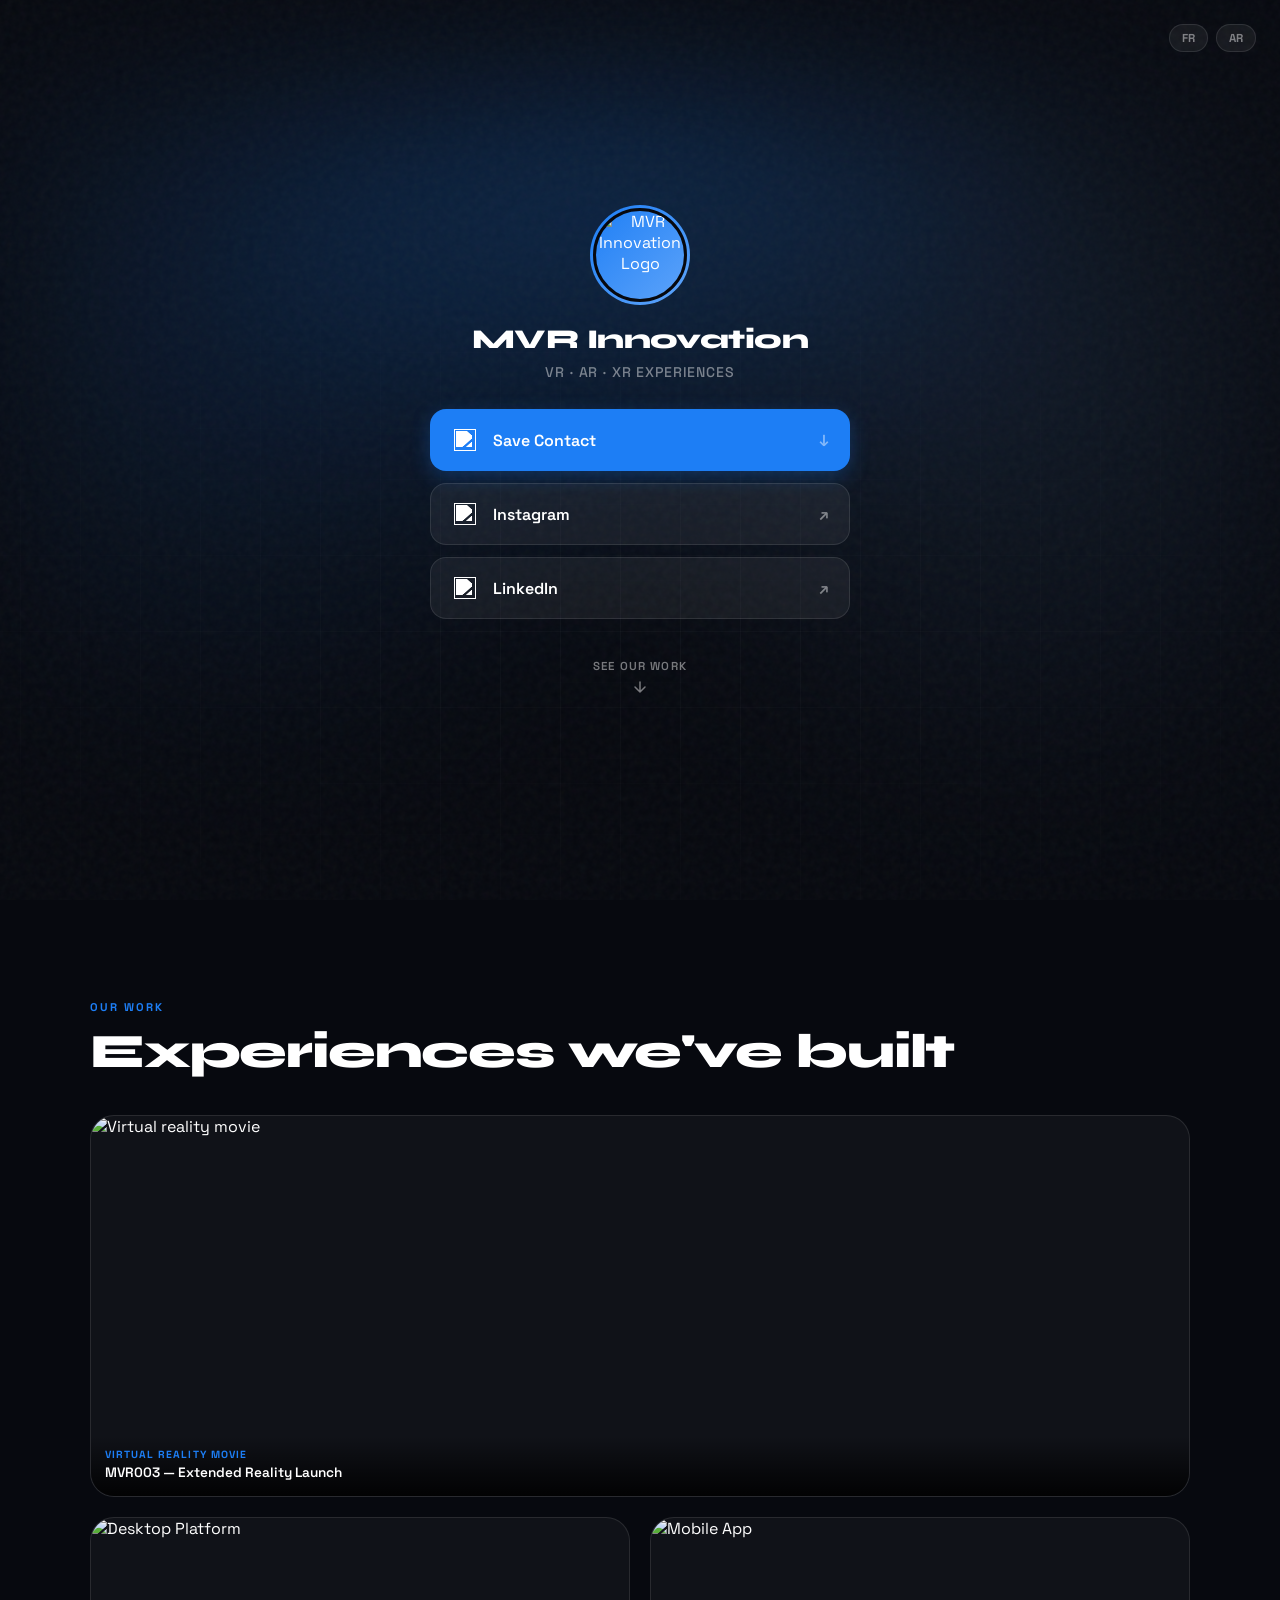
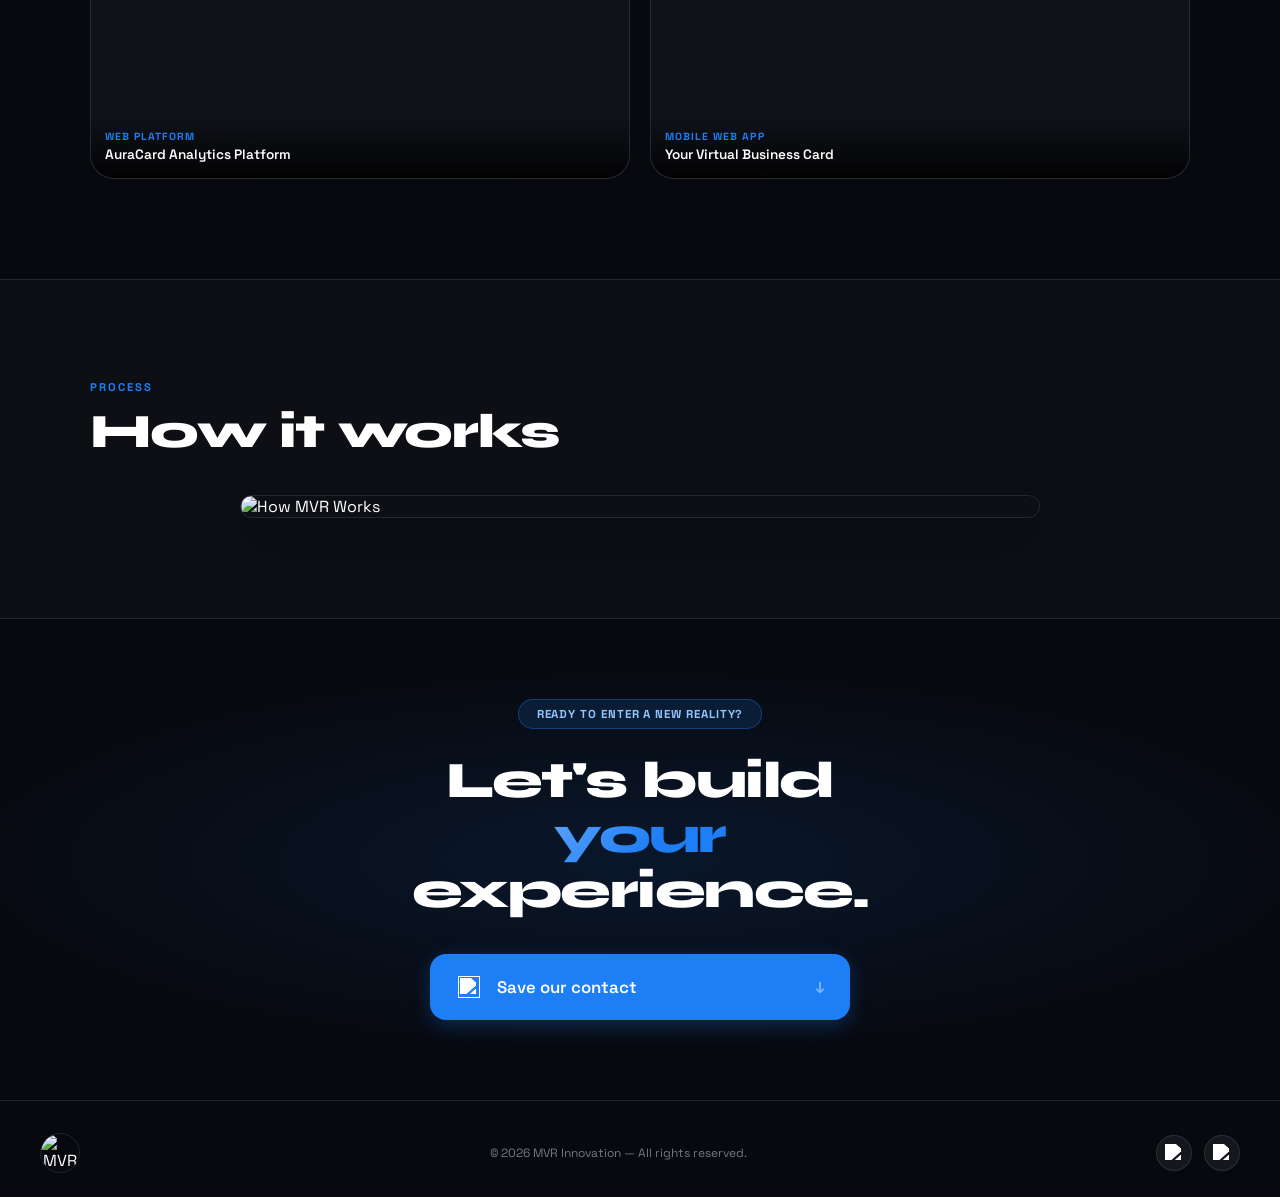
==== index.html @ f504009c "Add files via upload" ====
<!DOCTYPE html>
<html lang="en">
<head>
    <meta charset="UTF-8">
    <meta name="viewport" content="width=device-width, initial-scale=1.0, viewport-fit=cover">
    <meta name="theme-color" content="#07090f">
    <title>MVR Innovation</title>
    <link rel="stylesheet" href="style.css">
    <link href="https://fonts.googleapis.com/css2?family=Space+Grotesk:wght@400;500;600;700&family=Syne:wght@700;800&display=swap" rel="stylesheet">
</head>
<body>

<!-- ══ LINKTREE PROFILE ══ -->
<section class="profile-section">
    <div class="grid-overlay" aria-hidden="true"></div>
    <div class="noise-overlay" aria-hidden="true"></div>
    <div class="glow" aria-hidden="true"></div>

    <div class="lang-switcher">
        <a href="index-fr.html" class="lang-link">FR</a>
        <a href="index-ar.html" class="lang-link">AR</a>
    </div>

    <div class="profile">
        <div class="avatar-ring">
            <img src="assite/mvrLOGO-08.png" alt="MVR Innovation Logo" class="avatar">
        </div>
        <h1 class="name">MVR Innovation</h1>
        <p class="tagline">VR &middot; AR &middot; XR Experiences</p>
    </div>

    <div class="links">
        <button class="link-btn link-btn--primary" id="saveContactBtn">
            <span class="link-btn__icon"><img src="assite/iconcontact.png" alt=""></span>
            <span class="link-btn__label">Save Contact</span>
            <span class="link-btn__arrow">&#8595;</span>
        </button>
        <a href="https://www.instagram.com/mvr.innovation/" target="_blank" rel="noopener noreferrer" class="link-btn">
            <span class="link-btn__icon"><img src="assite/instagram.png" alt=""></span>
            <span class="link-btn__label">Instagram</span>
            <span class="link-btn__arrow">&#8599;</span>
        </a>
        <a href="https://www.linkedin.com/company/mvr-innovation/" target="_blank" rel="noopener noreferrer" class="link-btn">
            <span class="link-btn__icon"><img src="assite/linkedin.png" alt=""></span>
            <span class="link-btn__label">LinkedIn</span>
            <span class="link-btn__arrow">&#8599;</span>
        </a>
    </div>

    <a href="#work" class="scroll-hint" aria-label="Scroll to see our work">
        <span>See our work</span>
        <svg width="16" height="16" viewBox="0 0 16 16" fill="none">
            <path d="M8 3v10M3 8l5 5 5-5" stroke="currentColor" stroke-width="1.5" stroke-linecap="round" stroke-linejoin="round"/>
        </svg>
    </a>
</section>

<!-- ══ WORK ══ -->
<section class="content-section" id="work">
    <div class="section-inner">
        <p class="section-label">Our work</p>
        <h2 class="section-title">Experiences we've built</h2>

        <div class="work-grid">
            <div class="work-card work-card--wide">
                <img src="assite/official poster-mvr003_EN.jpg" alt="Virtual reality movie">
                <div class="work-card-meta">
                    <span>Virtual reality movie</span>
                    <p>MVR003 &mdash; Extended Reality Launch</p>
                </div>
            </div>
            <div class="work-card">
                <img src="assite/Free Surface Studio Laptop Mockup2.png" alt="Desktop Platform">
                <div class="work-card-meta">
                    <span>Web Platform</span>
                    <p>AuraCard Analytics Platform</p>
                </div>
            </div>
            <div class="work-card">
                <img src="assite/01 Free iPhone 16 Pro Mockup Holding By Hand.png" alt="Mobile App">
                <div class="work-card-meta">
                    <span>Mobile Web App</span>
                    <p>Your Virtual Business Card</p>
                </div>
            </div>
        </div>
    </div>
</section>

<!-- ══ HOW IT WORKS ══ -->
<section class="content-section content-section--dark" id="how">
    <div class="section-inner">
        <p class="section-label">Process</p>
        <h2 class="section-title">How it works</h2>
        <div class="how-wrap">
            <img src="assite/how it works3.png" alt="How MVR Works" class="how-img">
        </div>
    </div>
</section>

<!-- ══ CTA ══ -->
<section class="cta-section">
    <div class="cta-inner">
        <div class="cta-pill">Ready to enter a new reality?</div>
        <h2 class="cta-headline">Let's build<br><em>your</em> experience.</h2>
        <button class="link-btn link-btn--primary link-btn--large" id="saveContactBtn2">
            <span class="link-btn__icon"><img src="assite/iconcontact.png" alt=""></span>
            <span class="link-btn__label">Save our contact</span>
            <span class="link-btn__arrow">&#8595;</span>
        </button>
    </div>
</section>

<!-- ══ FOOTER ══ -->
<footer class="site-footer">
    <img src="assite/mvrLOGO-08.png" alt="MVR Logo" class="footer-logo">
    <p class="footer-copy">&#169; 2026 MVR Innovation &mdash; All rights reserved.</p>
    <div class="footer-socials">
        <a href="https://www.instagram.com/mvr.innovation/" target="_blank" rel="noopener">
            <img src="assite/instagram.png" alt="Instagram">
        </a>
        <a href="https://www.linkedin.com/company/mvr-innovation/" target="_blank" rel="noopener">
            <img src="assite/linkedin.png" alt="LinkedIn">
        </a>
    </div>
</footer>

<script>
    const logoB64 = 'iVBORw0KGgoAAAANSUhEUgAAAJsAAACbCAYAAAB1YemMAAAACXBIWXMAAAsTAAALEwEAmpwYAAAAAXNSR0IArs4c6QAAAARnQU1BAACxjwv8YQUAABZvSURBVHgB7Z17bFvXfce/[base64]/[base64]/F145Wf7tr9RwMp00cqxeLV9NiU4F9E/ZTIM7ucTBhjdWcwFaD3W040ONaPBEYkVJEz589fgI1TE2KjUXmC+IQW7Fkejo8YV2vC4GtBlu8dn8nWbzOOLtZSi4erUVrV1NiY1dJrmW/DXuIrVgiNZY1Q6xXOMbrCmxS1s5EIFproqsJsfVTRpmWOO65ykYT2XK8xKKraVNNia6qxaZisgCebFRLlgvt/nDNiK4qxeZFZo7jHExYH4S1yNaGLV2br5NdbIKqyMeobHIEVUjViU3FZeQyqSYWGZ27UlV1sWrHi+ncREIcqbbstWrE5rlMS1pD10lk9Zxdlppqda0mqgC2ZoaJV8ld3j06d3mxH6kpjHlnDglrnC3JQLPZuq+r+87E5HjsNCpMRS0bWzOzCUeo4n9QW7PSwK51W/PtXBg+mp4nK1fB0ScVExuXM2yJVyursWyJVyursWyJVyursWyJVyursWyJVyursWyJVyursWyJVyursWyJVyursWyJVyursWyJVyursWyJVyursWyJVyursWyJVyursWyJVyursWyJVyursWyJVyursWyJVyuAAAAAElFTkSuQmCC';

    function downloadVCard(btn) {
        const label = btn.querySelector('.link-btn__label');
        btn.disabled = true;
        label.textContent = 'Saving\u2026';
        setTimeout(function () {
            var vcf = [
                'BEGIN:VCARD','VERSION:3.0',
                'FN:MVR Innovation','ORG:MVR Innovation',
                'TITLE:VR / AR / XR Solutions',
                'TEL;TYPE=WORK,VOICE:+1234567890',
                'EMAIL:info@mvrinnovation.com',
                'URL:https://www.mvrinnovation.com',
                'PHOTO;TYPE=PNG;ENCODING=B:' + logoB64,
                'END:VCARD'
            ].join('\n');
            var blob = new Blob([vcf], { type: 'text/vcard' });
            var url  = URL.createObjectURL(blob);
            var a    = document.createElement('a');
            a.download = 'MVR_Innovation.vcf';
            a.href = url;
            a.click();
            URL.revokeObjectURL(url);
            label.textContent = 'Saved \u2713';
            btn.classList.add('link-btn--done');
            setTimeout(function () {
                label.textContent = btn.dataset.label || 'Save Contact';
                btn.classList.remove('link-btn--done');
                btn.disabled = false;
            }, 2500);
        }, 350);
    }

    document.getElementById('saveContactBtn').addEventListener('click', function () { downloadVCard(this); });
    document.getElementById('saveContactBtn2').addEventListener('click', function () {
        this.dataset.label = 'Save our contact';
        downloadVCard(this);
    });
</script>
</body>
</html>
---- style.css ----
/* ─────────────────────────────────────────
   MVR Innovation — Combined landing page
   Linktree profile + full site content
   Mobile-first, adapts to all screen sizes
   ───────────────────────────────────────── */

*, *::before, *::after { margin: 0; padding: 0; box-sizing: border-box; }
img { display: block; max-width: 100%; }
a   { text-decoration: none; }

:root {
    --bg:            #07090f;
    --bg-dark:       #050710;
    --surface:       rgba(255,255,255,0.06);
    --surface-hover: rgba(255,255,255,0.11);
    --border:        rgba(255,255,255,0.10);
    --blue:          #1d7ef5;
    --blue-mid:      #1568d8;
    --blue-glow:     rgba(29,126,245,0.28);
    --text:          #ffffff;
    --text-muted:    rgba(255,255,255,0.45);
    --radius:        16px;
    --radius-lg:     24px;
    --font-body:     'Space Grotesk', system-ui, sans-serif;
    --font-display:  'Syne', 'Space Grotesk', sans-serif;
    --card-max:      420px;
    --content-max:   1100px;
    --transition:    0.22s ease;
}

html { scroll-behavior: smooth; }
body {
    font-family: var(--font-body);
    background: var(--bg);
    color: var(--text);
    -webkit-font-smoothing: antialiased;
    overflow-x: hidden;
    perspective: 1200px; /* Global depth anchor */
}


/* ════════════════════════════════════════
   PROFILE SECTION (Linktree)
════════════════════════════════════════ */
.profile-section {
    position: relative;
    min-height: 100svh;
    min-height: 100vh;
    display: flex;
    flex-direction: column;
    align-items: center;
    justify-content: center;
    padding: max(env(safe-area-inset-top, 24px), 40px) 20px 40px;
    gap: 0;
    transform-style: preserve-3d;
    overflow: hidden;
}

/* ════════════════════════════════════════
   2026 BACKGROUND SYSTEM
════════════════════════════════════════ */

/* Technical Grid Overlay */
.grid-overlay {
    position: fixed;
    top: 50%;
    left: 50%;
    width: 200vw;
    height: 200vh;
    background-image: 
        linear-gradient(var(--border) 1px, transparent 1px),
        linear-gradient(90deg, var(--border) 1px, transparent 1px);
    background-size: 60px 60px;
    mask-image: radial-gradient(circle at 50% 50%, black 0%, transparent 70%);
    -webkit-mask-image: radial-gradient(circle at 50% 50%, black 0%, transparent 70%);
    transform: translate(-50%, -50%) rotateX(65deg) translateZ(-200px);
    opacity: 0.3;
    pointer-events: none;
    z-index: 0;
}

/* Noise Texture (Tangibility layer) */
.noise-overlay {
    position: absolute;
    inset: 0;
    opacity: 0.04;
    pointer-events: none;
    z-index: 1;
    background-image: url("data:image/svg+xml,%3Csvg viewBox='0 0 200 200' xmlns='http://www.w3.org/2000/svg'%3E%3Cfilter id='noiseFilter'%3E%3CfeTurbulence type='fractalNoise' baseFrequency='0.65' numOctaves='3' stitchTiles='stitch'/%3E%3C/filter%3E%3Crect width='100%25' height='100%25' filter='url(%23noiseFilter)'/%3E%3C/svg%3E");
}

/* Dynamic Ambient Blobs */
.glow {
    position: absolute;
    top: 10%;
    left: 50%;
    transform: translateX(-50%);
    width: 100%;
    height: 80%;
    background: 
        radial-gradient(circle at 50% 0%, var(--blue-glow) 0%, transparent 50%),
        radial-gradient(circle at 20% 30%, rgba(29, 126, 245, 0.15) 0%, transparent 40%),
        radial-gradient(circle at 80% 40%, rgba(96, 165, 250, 0.1) 0%, transparent 40%);
    pointer-events: none;
    z-index: 0;
    filter: blur(80px);
    animation: aurora 20s ease-in-out infinite alternate;
}

@keyframes aurora {
    0% {
        transform: translateX(-50%) scale(1) rotate(0deg);
        opacity: 0.7;
    }
    100% {
        transform: translateX(-50%) scale(1.1) rotate(3deg);
        opacity: 1;
    }
}


/* Profile card */
.profile {
    position: relative;
    z-index: 1;
    display: flex;
    flex-direction: column;
    align-items: center;
    text-align: center;
    margin-bottom: 28px;
    width: 100%;
    transform: translateZ(50px); /* Lifts profile off the grid */
    max-width: var(--card-max);
}

.avatar-ring {
    width: 100px;
    height: 100px;
    border-radius: 50%;
    padding: 3px;
    background: linear-gradient(135deg, var(--blue) 0%, #60a5fa 100%);
    margin-bottom: 18px;
    flex-shrink: 0;
}
.avatar {
    width: 100%;
    height: 100%;
    border-radius: 50%;
    object-fit: cover;
    border: 3px solid var(--bg);
}

.name {
    font-family: var(--font-display);
    font-size: clamp(1.4rem, 5.5vw, 1.7rem);
    font-weight: 800;
    letter-spacing: -0.02em;
    color: var(--text);
    margin-bottom: 8px;
}
.tagline {
    font-size: clamp(0.78rem, 3.5vw, 0.88rem);
    font-weight: 500;
    color: var(--text-muted);
    letter-spacing: 0.06em;
    text-transform: uppercase;
}

/* Language Switcher */
.lang-switcher {
    position: absolute;
    top: 24px;
    inset-inline-end: 24px;
    z-index: 10;
    display: flex;
    gap: 8px;
}
.lang-link {
    font-size: 0.72rem;
    font-weight: 700;
    color: var(--text-muted);
    background: var(--surface);
    border: 1px solid var(--border);
    padding: 6px 12px;
    border-radius: 100px;
    transition: var(--transition);
}
.lang-link:hover {
    color: var(--text);
    background: var(--surface-hover);
}

/* Link buttons */
.links {
    position: relative;
    z-index: 1;
    display: flex;
    flex-direction: column;
    gap: 12px;
    width: 100%;
    max-width: var(--card-max);
    transform: translateZ(30px);
    margin-bottom: 40px;
}

.link-btn {
    display: flex;
    align-items: center;
    gap: 14px;
    width: 100%;
    padding: 16px 20px;
    border-radius: var(--radius);
    background: var(--surface);
    border: 1px solid var(--border);
    color: var(--text);
    font-family: var(--font-body);
    font-size: clamp(0.88rem, 4vw, 1rem);
    font-weight: 600;
    cursor: pointer;
    transition: background var(--transition), transform var(--transition), box-shadow var(--transition);
    -webkit-tap-highlight-color: transparent;
    touch-action: manipulation;
    transform-style: preserve-3d;
    text-align: start;
}
.link-btn:hover,
.link-btn:focus-visible {
    background: var(--surface-hover);
    transform: translateY(-4px) translateZ(20px) rotateX(2deg);
    box-shadow: 0 15px 35px rgba(0,0,0,0.4);
    outline: none;
    border-color: rgba(255,255,255,0.25);
}
.link-btn:active { transform: translateY(0); box-shadow: none; }

.link-btn--primary {
    background: var(--blue);
    border-color: transparent;
    box-shadow: 0 6px 20px var(--blue-glow);
    position: relative;
    overflow: hidden;
    animation: button-attention-pulse 2s infinite;
}

/* Screaming Glint Effect */
.link-btn--primary::before {
    content: '';
    position: absolute;
    top: 0;
    left: -150%;
    width: 60%;
    height: 100%;
    background: linear-gradient(
        to right,
        transparent,
        rgba(255, 255, 255, 0.4),
        transparent
    );
    transform: skewX(-25deg);
    animation: glint-swipe 3s infinite;
}

.link-btn--primary:hover,
.link-btn--primary:focus-visible {
    background: var(--blue-mid);
    box-shadow: 0 12px 30px var(--blue-glow), 0 0 20px rgba(29,126,245,0.2);
}
.link-btn--primary:disabled { cursor: not-allowed; opacity: 0.8; transform: none; }

.link-btn--done {
    background: #16a34a !important;
    border-color: transparent !important;
    box-shadow: 0 6px 20px rgba(34,197,94,0.28) !important;
}

.link-btn--large {
    padding: 18px 24px;
    font-size: clamp(0.95rem, 4vw, 1.05rem);
    max-width: var(--card-max);
}

.link-btn__icon {
    flex-shrink: 0;
    width: 28px; height: 28px;
    display: flex; align-items: center; justify-content: center;
}
.link-btn__icon img {
    width: 22px; height: 22px;
    object-fit: contain;
    filter: brightness(10) saturate(0);
}
.link-btn--primary .link-btn__icon img { filter: brightness(10); }
.link-btn__label { flex: 1; }
.link-btn__arrow {
    flex-shrink: 0;
    opacity: 0.45;
    font-size: 1rem;
    transition: opacity var(--transition);
}
.link-btn:hover .link-btn__arrow { opacity: 1; }

/* Scroll hint */
.scroll-hint {
    position: relative;
    z-index: 1;
    display: inline-flex;
    flex-direction: column;
    align-items: center;
    gap: 6px;
    color: var(--text-muted);
    font-size: 0.72rem;
    font-weight: 600;
    letter-spacing: 0.1em;
    text-transform: uppercase;
    animation: bounce 2.5s ease-in-out infinite;
    transition: color var(--transition);
}
.scroll-hint:hover { color: var(--text); }
@keyframes bounce {
    0%,100% { transform: translateY(0); }
    50%      { transform: translateY(6px); }
}


/* ════════════════════════════════════════
   CONTENT SECTIONS (shared)
════════════════════════════════════════ */
.content-section {
    padding: 72px 20px;
}
.content-section--dark {
    background: rgba(255,255,255,0.025);
    border-top: 1px solid var(--border);
    border-bottom: 1px solid var(--border);
}

.section-inner {
    max-width: var(--content-max);
    margin: 0 auto;
    width: 100%;
}

.section-label {
    font-size: 0.7rem;
    font-weight: 700;
    letter-spacing: 0.18em;
    text-transform: uppercase;
    color: var(--blue);
    margin-bottom: 12px;
}
.section-title {
    font-family: var(--font-display);
    font-size: clamp(1.7rem, 6vw, 3rem);
    font-weight: 800;
    letter-spacing: -0.025em;
    line-height: 1.1;
    color: var(--text);
    margin-bottom: 36px;
}


/* ════════════════════════════════════════
   WORK GRID
════════════════════════════════════════ */
.work-grid {
    display: grid;
    grid-template-columns: 1fr 1fr;
    gap: 14px;
}

.work-card {
    position: relative;
    border-radius: var(--radius-lg);
    overflow: hidden;
    background: rgba(255,255,255,0.04);
    border: 1px solid var(--border);
    transition: transform 0.5s cubic-bezier(0.23, 1, 0.32, 1), box-shadow 0.5s ease;
    transform-style: preserve-3d;
}
.work-card img {
    width: 100%;
    height: 180px;
    object-fit: cover;
    transition: transform 0.5s ease;
}
.work-card:hover {
    transform: translateZ(40px) rotateX(4deg) rotateY(-2deg);
    box-shadow: 0 25px 50px rgba(0,0,0,0.5);
    border-color: rgba(255,255,255,0.2);
}

.work-card--wide {
    grid-column: 1 / -1;
}
.work-card--wide img { height: 240px; }

.work-card-meta {
    position: absolute;
    bottom: 0; left: 0; right: 0;
    padding: 12px 14px 14px;
    background: linear-gradient(to top, rgba(0,0,0,0.88) 0%, transparent 100%);
}
.work-card-meta span {
    font-size: 0.65rem;
    font-weight: 700;
    letter-spacing: 0.1em;
    text-transform: uppercase;
    color: var(--blue);
    display: block;
    margin-bottom: 3px;
}
.work-card-meta p {
    font-size: 0.85rem;
    font-weight: 600;
    color: var(--text);
    line-height: 1.3;
}


/* ════════════════════════════════════════
   HOW IT WORKS
════════════════════════════════════════ */
.how-wrap {
    display: flex;
    justify-content: center;
}
.how-img {
    width: 100%;
    max-width: 800px;
    border-radius: var(--radius-lg);
    border: 1px solid var(--border);
    box-shadow: 0 20px 48px rgba(0,0,0,0.4);
}


/* ════════════════════════════════════════
   CTA SECTION
════════════════════════════════════════ */
.cta-section {
    padding: 80px 20px;
    background: radial-gradient(ellipse 80% 60% at 50% 50%, rgba(29,126,245,0.12) 0%, transparent 70%);
    display: flex;
    justify-content: center;
}
.cta-inner {
    display: flex;
    flex-direction: column;
    align-items: center;
    text-align: center;
    width: 100%;
    max-width: var(--card-max);
    gap: 0;
}

.cta-pill {
    display: inline-block;
    background: rgba(29,126,245,0.14);
    border: 1px solid rgba(29,126,245,0.35);
    color: #93c5fd;
    font-size: 0.72rem;
    font-weight: 700;
    letter-spacing: 0.08em;
    text-transform: uppercase;
    padding: 7px 18px;
    border-radius: 100px;
    margin-bottom: 24px;
}
.cta-headline {
    font-family: var(--font-display);
    font-size: clamp(2rem, 9vw, 3.2rem);
    font-weight: 800;
    letter-spacing: -0.03em;
    line-height: 1.08;
    color: var(--text);
    margin-bottom: 36px;
}
.cta-headline em {
    font-style: normal;
    background: linear-gradient(135deg, #60a5fa 0%, var(--blue) 60%);
    -webkit-background-clip: text;
    -webkit-text-fill-color: transparent;
    background-clip: text;
}


/* ════════════════════════════════════════
   FOOTER
════════════════════════════════════════ */
.site-footer {
    border-top: 1px solid var(--border);
    padding: 32px 20px max(env(safe-area-inset-bottom, 16px), 24px);
    display: flex;
    flex-direction: column;
    align-items: center;
    gap: 14px;
    text-align: center;
}
.footer-logo {
    width: 40px; height: 40px;
    border-radius: 50%;
    border: 1px solid var(--border);
}
.footer-copy {
    font-size: 0.75rem;
    color: var(--text-muted);
}
.footer-socials {
    display: flex;
    gap: 12px;
}
.footer-socials a {
    width: 36px; height: 36px;
    display: flex; align-items: center; justify-content: center;
    border-radius: 50%;
    background: var(--surface);
    border: 1px solid var(--border);
    transition: background var(--transition);
}
.footer-socials a:hover { background: var(--surface-hover); }
.footer-socials img { width: 18px; height: 18px; object-fit: contain; filter: brightness(10) saturate(0); }


/* ════════════════════════════════════════
   RESPONSIVE — tablet & desktop
════════════════════════════════════════ */

/* Small phones */
@media (max-width: 360px) {
    .avatar-ring    { width: 84px; height: 84px; }
    .link-btn       { padding: 14px 16px; gap: 12px; }
    .work-grid      { grid-template-columns: 1fr; }
    .work-card--wide { grid-column: 1; }
}

/* Tablet */
@media (min-width: 600px) {
    .profile-section { padding-top: 60px; padding-bottom: 60px; }
    .hero-mockup     { width: min(440px, 70vw); }
    .work-card img       { height: 220px; }
    .work-card--wide img { height: 320px; }
    .site-footer {
        flex-direction: row;
        justify-content: space-between;
        padding-left: 40px; padding-right: 40px;
    }
}

/* Desktop */
@media (min-width: 900px) {
    .content-section { padding: 100px 40px; }
    .work-grid   { gap: 20px; }
    .work-card img       { height: 260px; }
    .work-card--wide img { height: 380px; }
    .link-btn--large { max-width: 480px; }
}

/* Reduced motion */
@media (prefers-reduced-motion: reduce) {
    .glow, .scroll-hint { animation: none; }
    .link-btn, .work-card img, .link-btn--primary, .link-btn--primary::before { 
        animation: none; 
        transition: none; 
    }
}

@keyframes glint-swipe {
    0% { left: -150%; }
    25% { left: 150%; }
    100% { left: 150%; }
}

@keyframes button-attention-pulse {
    0% { box-shadow: 0 6px 20px var(--blue-glow), 0 0 0 0 rgba(29, 126, 245, 0.5); }
    70% { box-shadow: 0 6px 20px var(--blue-glow), 0 0 0 12px rgba(29, 126, 245, 0); }
    100% { box-shadow: 0 6px 20px var(--blue-glow), 0 0 0 0 rgba(29, 126, 245, 0); }
}
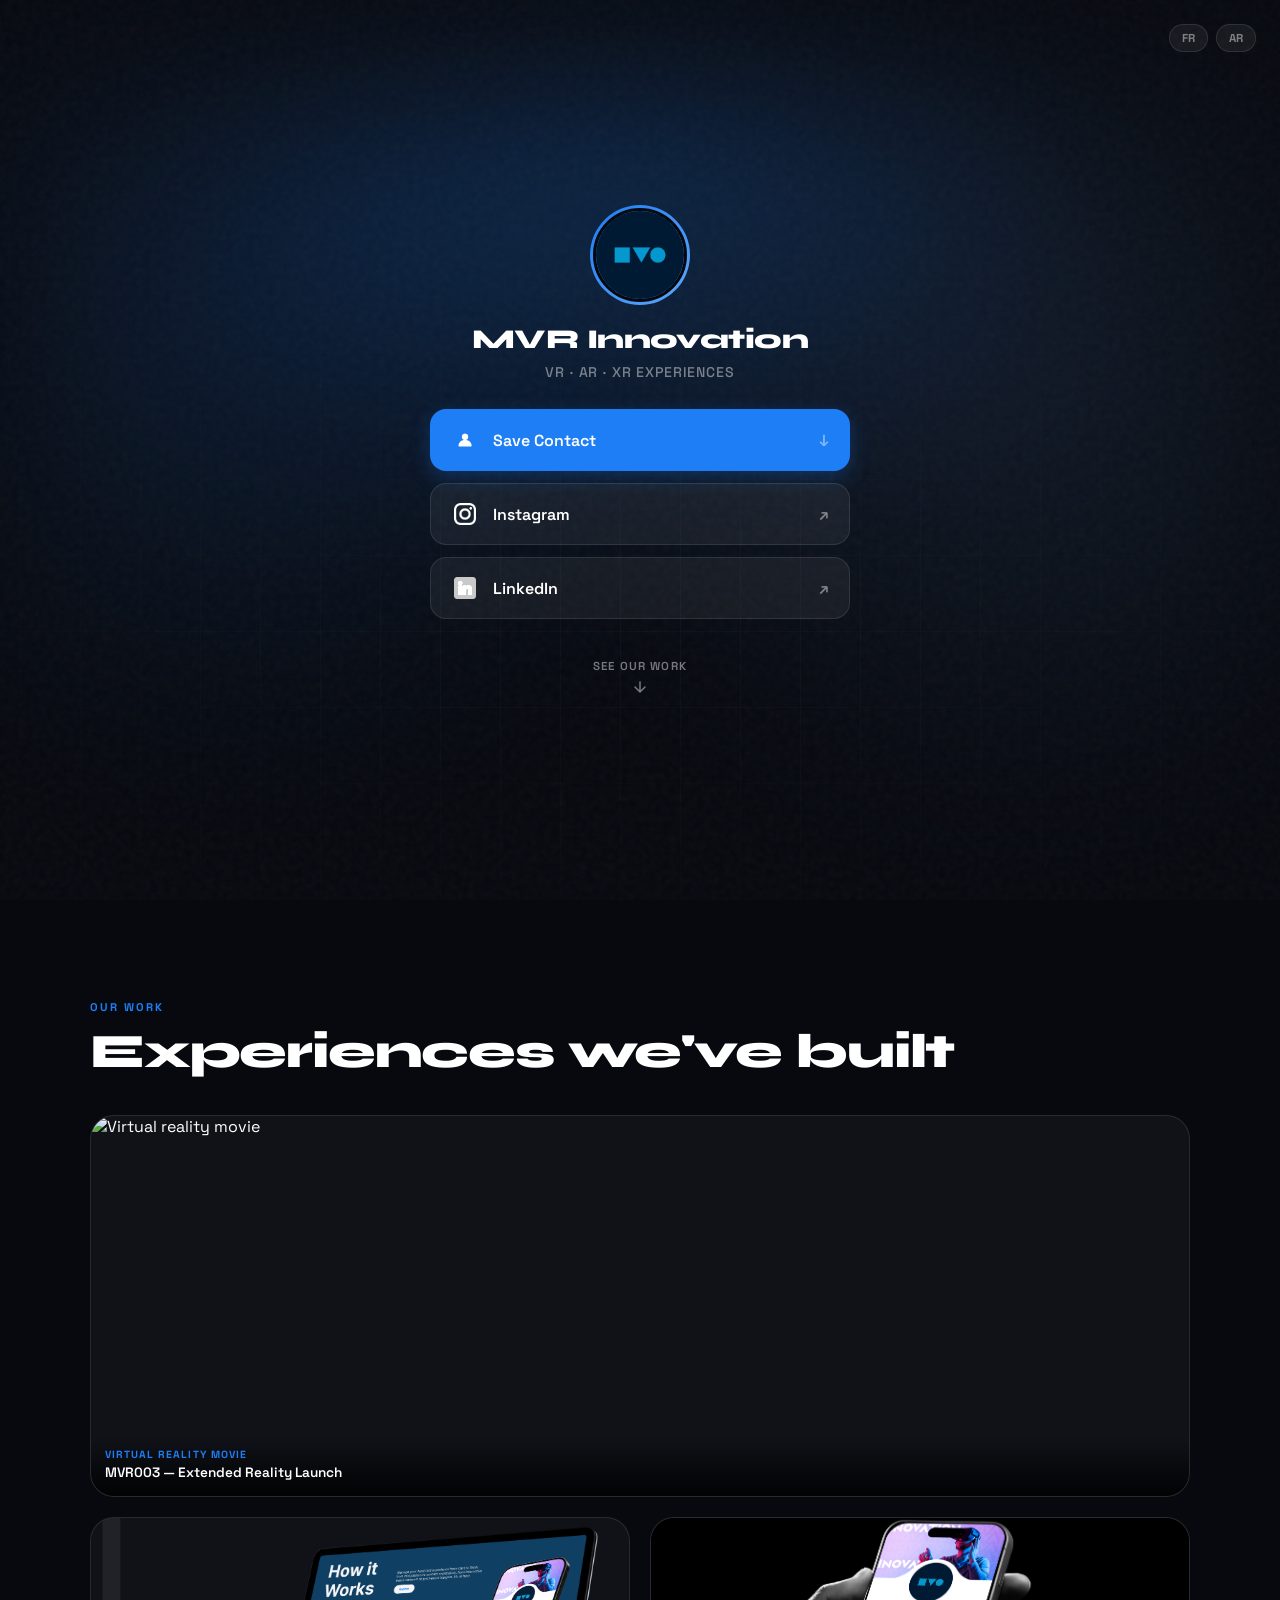
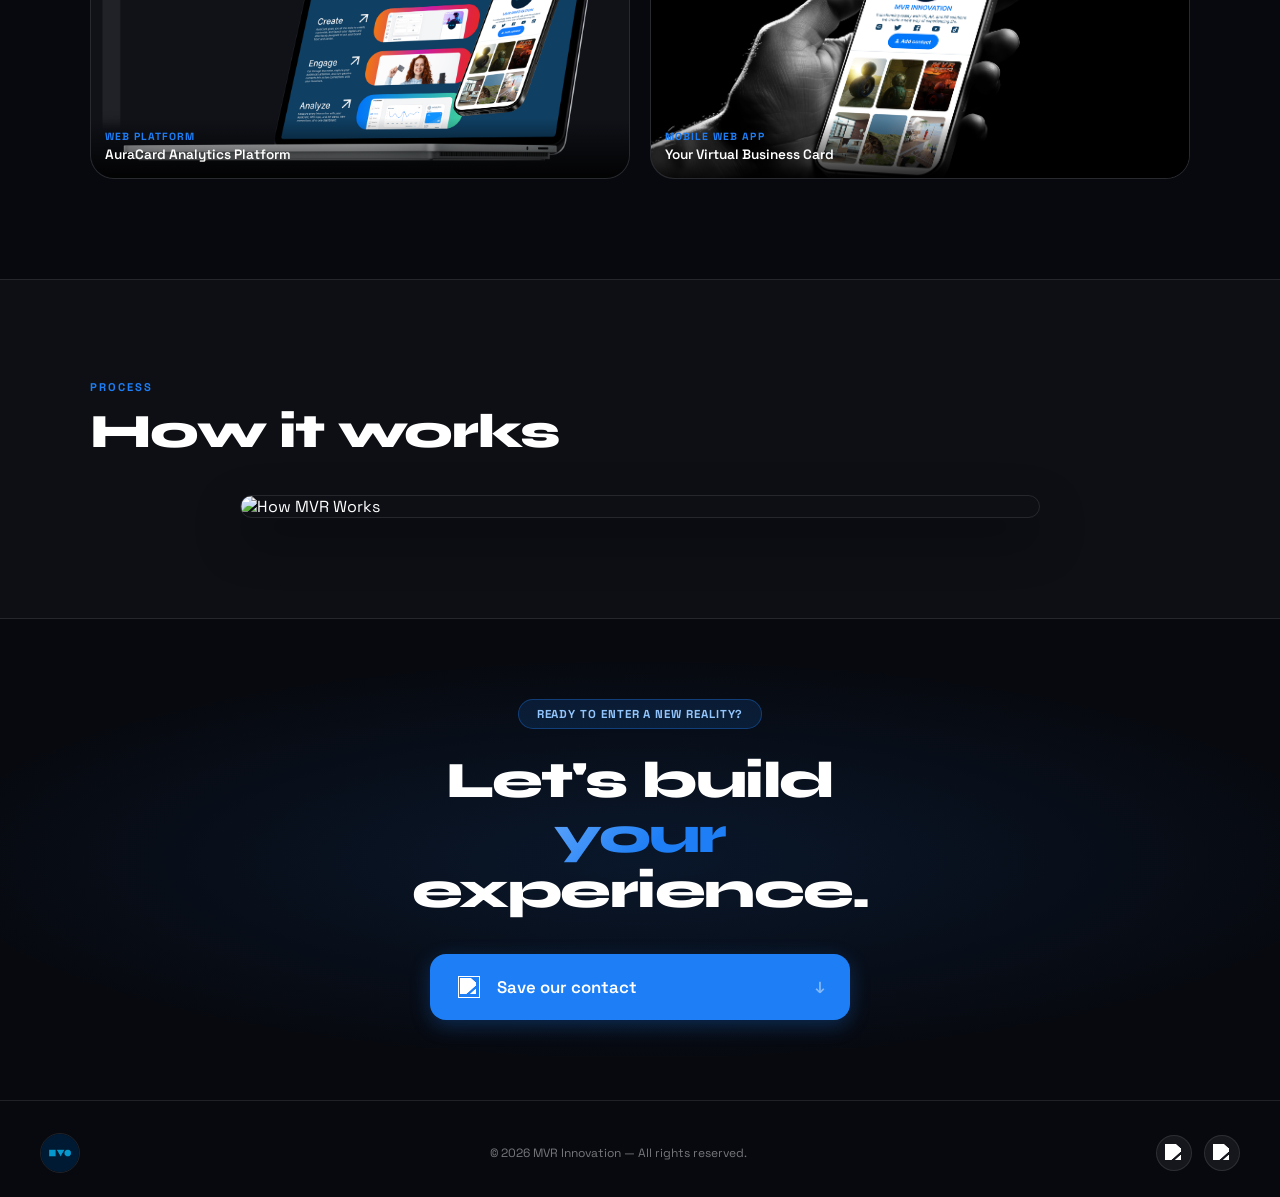
==== commit 937fdce8: "Update index.html" ====
--- a/index.html
+++ b/index.html
@@ -23,7 +23,7 @@
 
     <div class="profile">
         <div class="avatar-ring">
-            <img src="assite/mvrLOGO-08.png" alt="MVR Innovation Logo" class="avatar">
+            <img src="mvrLOGO-08.png" alt="MVR Innovation Logo" class="avatar">
         </div>
         <h1 class="name">MVR Innovation</h1>
         <p class="tagline">VR &middot; AR &middot; XR Experiences</p>
@@ -31,17 +31,17 @@
 
     <div class="links">
         <button class="link-btn link-btn--primary" id="saveContactBtn">
-            <span class="link-btn__icon"><img src="assite/iconcontact.png" alt=""></span>
+            <span class="link-btn__icon"><img src="iconcontact.png" alt=""></span>
             <span class="link-btn__label">Save Contact</span>
             <span class="link-btn__arrow">&#8595;</span>
         </button>
         <a href="https://www.instagram.com/mvr.innovation/" target="_blank" rel="noopener noreferrer" class="link-btn">
-            <span class="link-btn__icon"><img src="assite/instagram.png" alt=""></span>
+            <span class="link-btn__icon"><img src="instagram.png" alt=""></span>
             <span class="link-btn__label">Instagram</span>
             <span class="link-btn__arrow">&#8599;</span>
         </a>
         <a href="https://www.linkedin.com/company/mvr-innovation/" target="_blank" rel="noopener noreferrer" class="link-btn">
-            <span class="link-btn__icon"><img src="assite/linkedin.png" alt=""></span>
+            <span class="link-btn__icon"><img src="linkedin.png" alt=""></span>
             <span class="link-btn__label">LinkedIn</span>
             <span class="link-btn__arrow">&#8599;</span>
         </a>
@@ -70,14 +70,14 @@
                 </div>
             </div>
             <div class="work-card">
-                <img src="assite/Free Surface Studio Laptop Mockup2.png" alt="Desktop Platform">
+                <img src="Free Surface Studio Laptop Mockup2.png" alt="Desktop Platform">
                 <div class="work-card-meta">
                     <span>Web Platform</span>
                     <p>AuraCard Analytics Platform</p>
                 </div>
             </div>
             <div class="work-card">
-                <img src="assite/01 Free iPhone 16 Pro Mockup Holding By Hand.png" alt="Mobile App">
+                <img src="01 Free iPhone 16 Pro Mockup Holding By Hand.png" alt="Mobile App">
                 <div class="work-card-meta">
                     <span>Mobile Web App</span>
                     <p>Your Virtual Business Card</p>
@@ -113,7 +113,7 @@
 
 <!-- ══ FOOTER ══ -->
 <footer class="site-footer">
-    <img src="assite/mvrLOGO-08.png" alt="MVR Logo" class="footer-logo">
+    <img src="mvrLOGO-08.png" alt="MVR Logo" class="footer-logo">
     <p class="footer-copy">&#169; 2026 MVR Innovation &mdash; All rights reserved.</p>
     <div class="footer-socials">
         <a href="https://www.instagram.com/mvr.innovation/" target="_blank" rel="noopener">
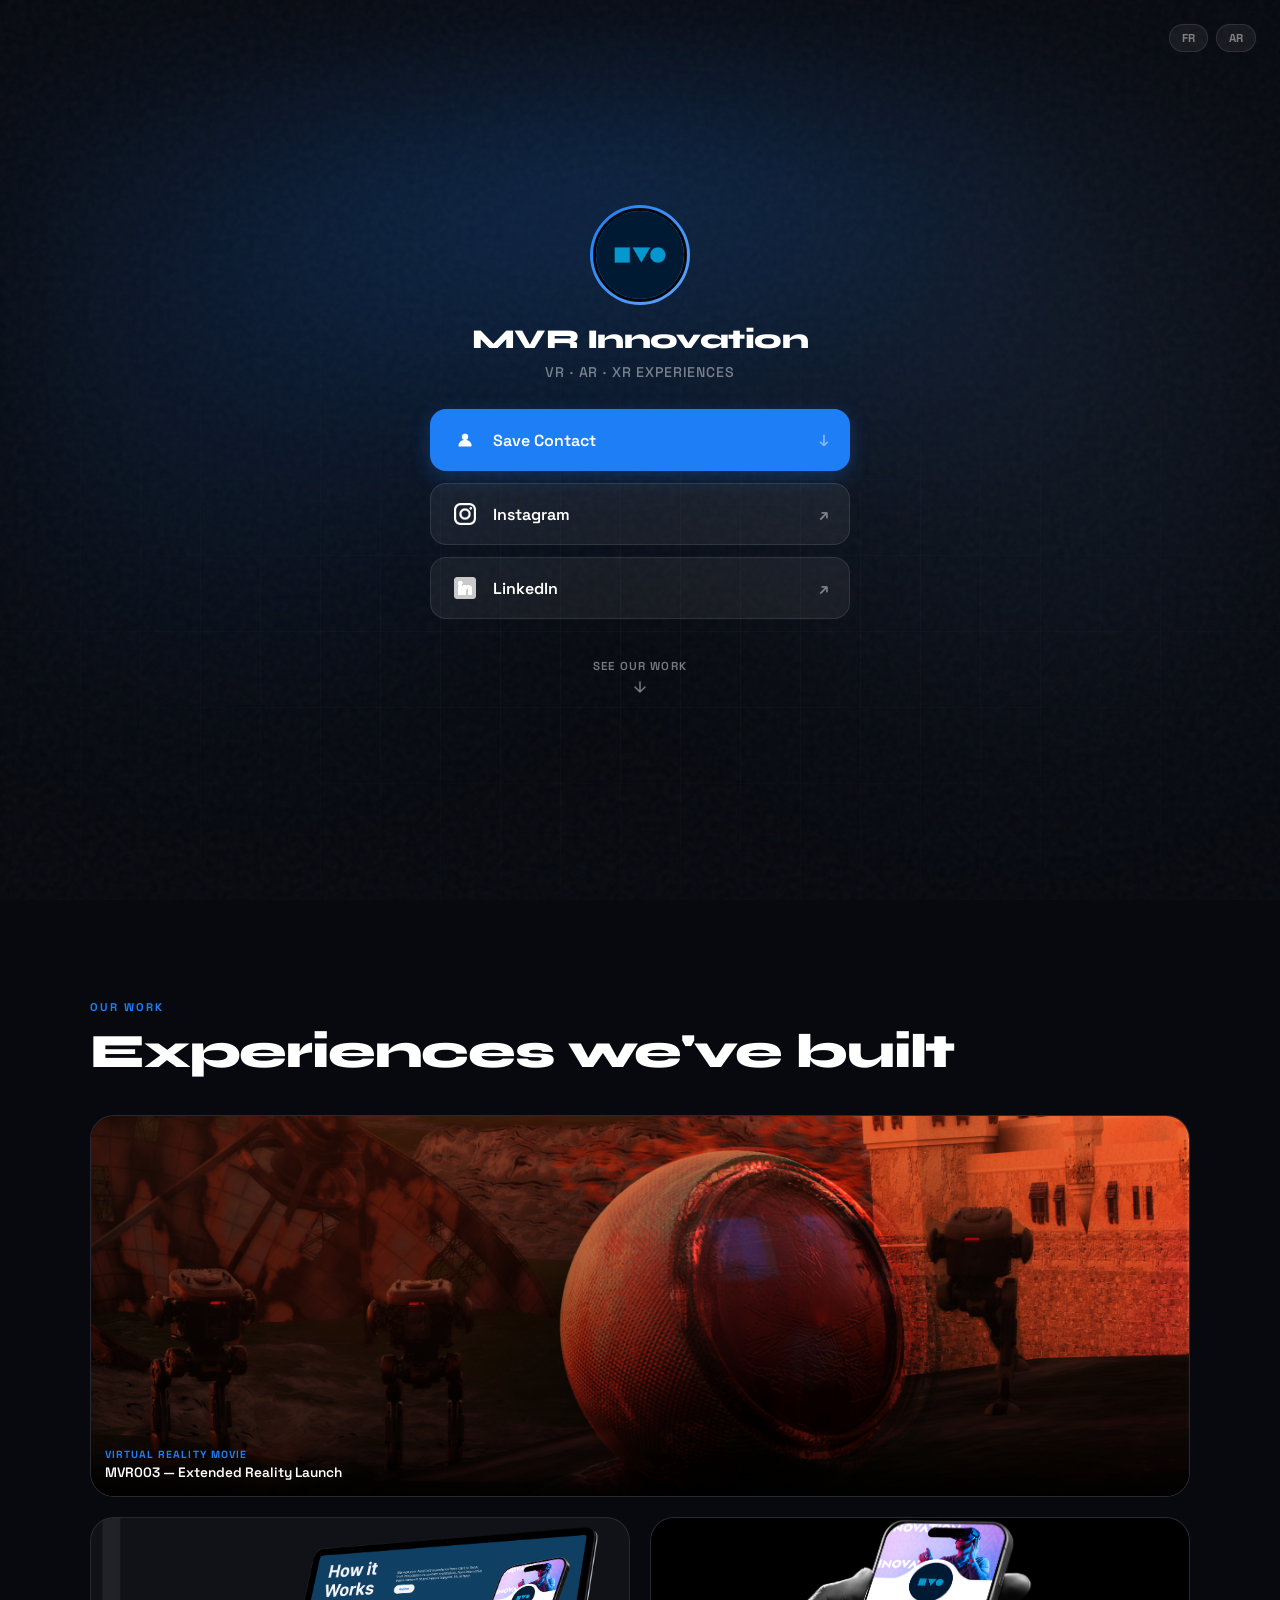
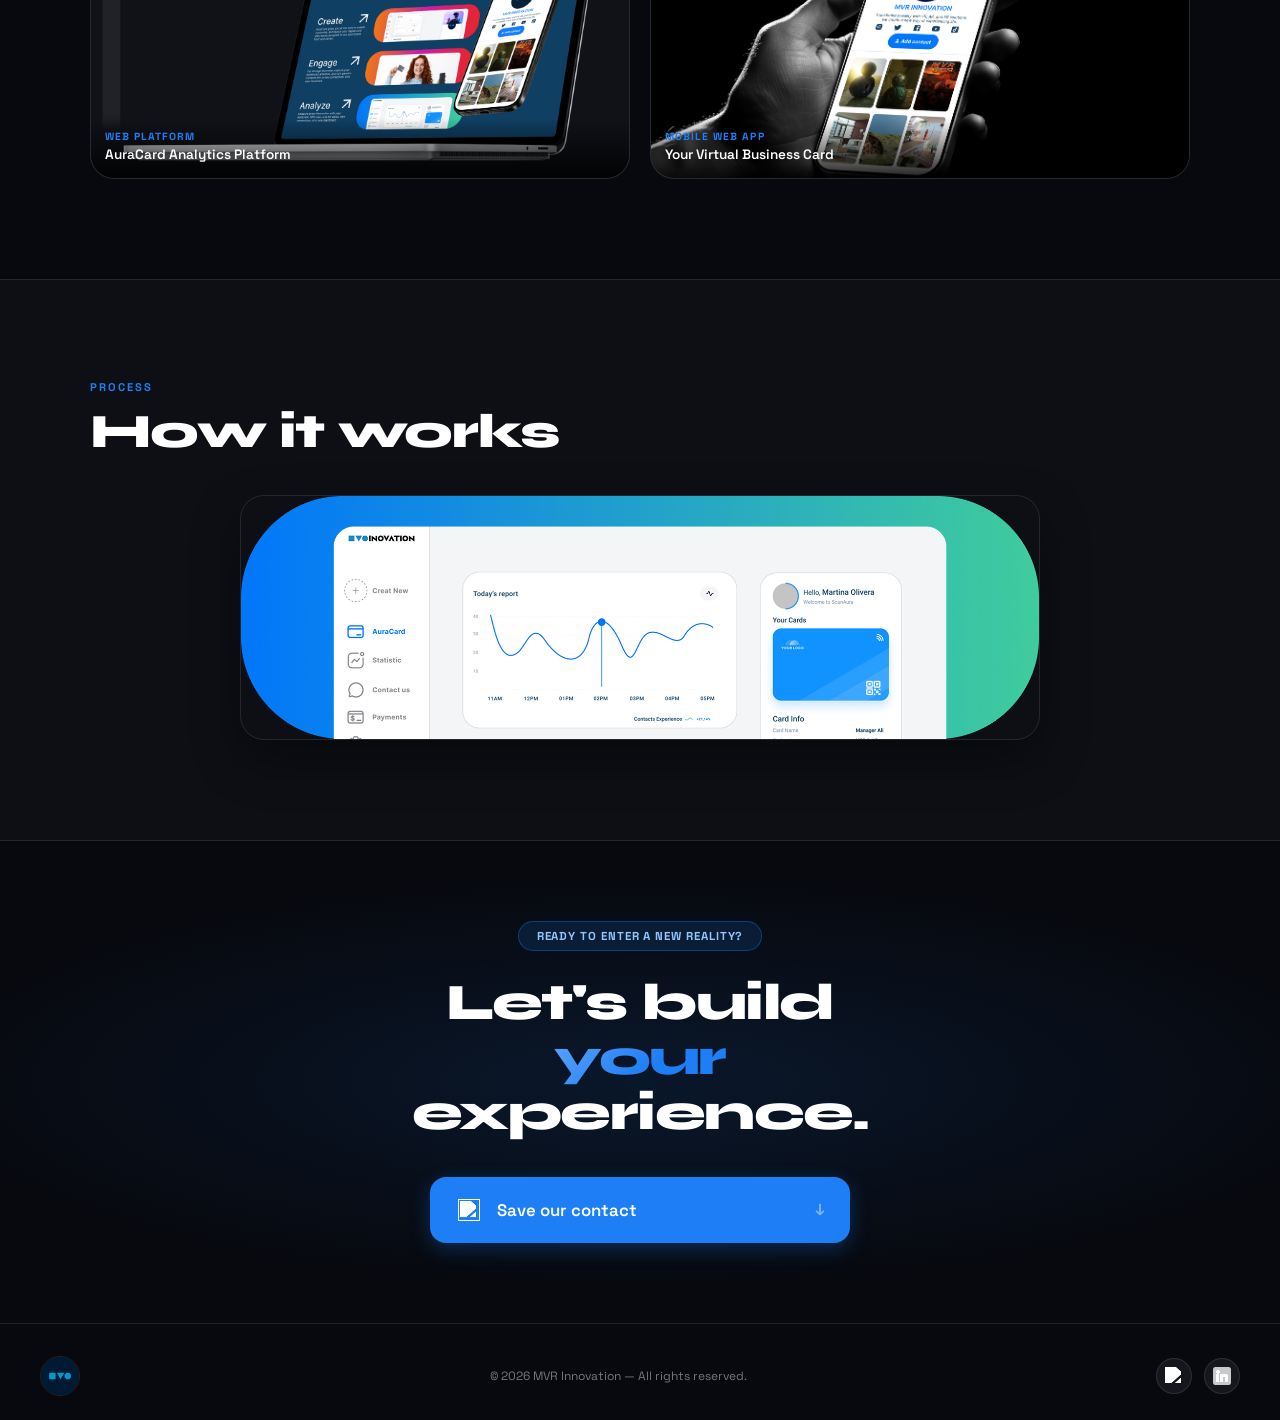
==== commit bcdc259a: "Update index.html" ====
--- a/index.html
+++ b/index.html
@@ -63,7 +63,7 @@
 
         <div class="work-grid">
             <div class="work-card work-card--wide">
-                <img src="assite/official poster-mvr003_EN.jpg" alt="Virtual reality movie">
+                <img src="official poster-mvr003_EN.jpg" alt="Virtual reality movie">
                 <div class="work-card-meta">
                     <span>Virtual reality movie</span>
                     <p>MVR003 &mdash; Extended Reality Launch</p>
@@ -93,7 +93,7 @@
         <p class="section-label">Process</p>
         <h2 class="section-title">How it works</h2>
         <div class="how-wrap">
-            <img src="assite/how it works3.png" alt="How MVR Works" class="how-img">
+            <img src="how it works3.png" alt="How MVR Works" class="how-img">
         </div>
     </div>
 </section>
@@ -120,7 +120,7 @@
             <img src="assite/instagram.png" alt="Instagram">
         </a>
         <a href="https://www.linkedin.com/company/mvr-innovation/" target="_blank" rel="noopener">
-            <img src="assite/linkedin.png" alt="LinkedIn">
+            <img src="linkedin.png" alt="LinkedIn">
         </a>
     </div>
 </footer>
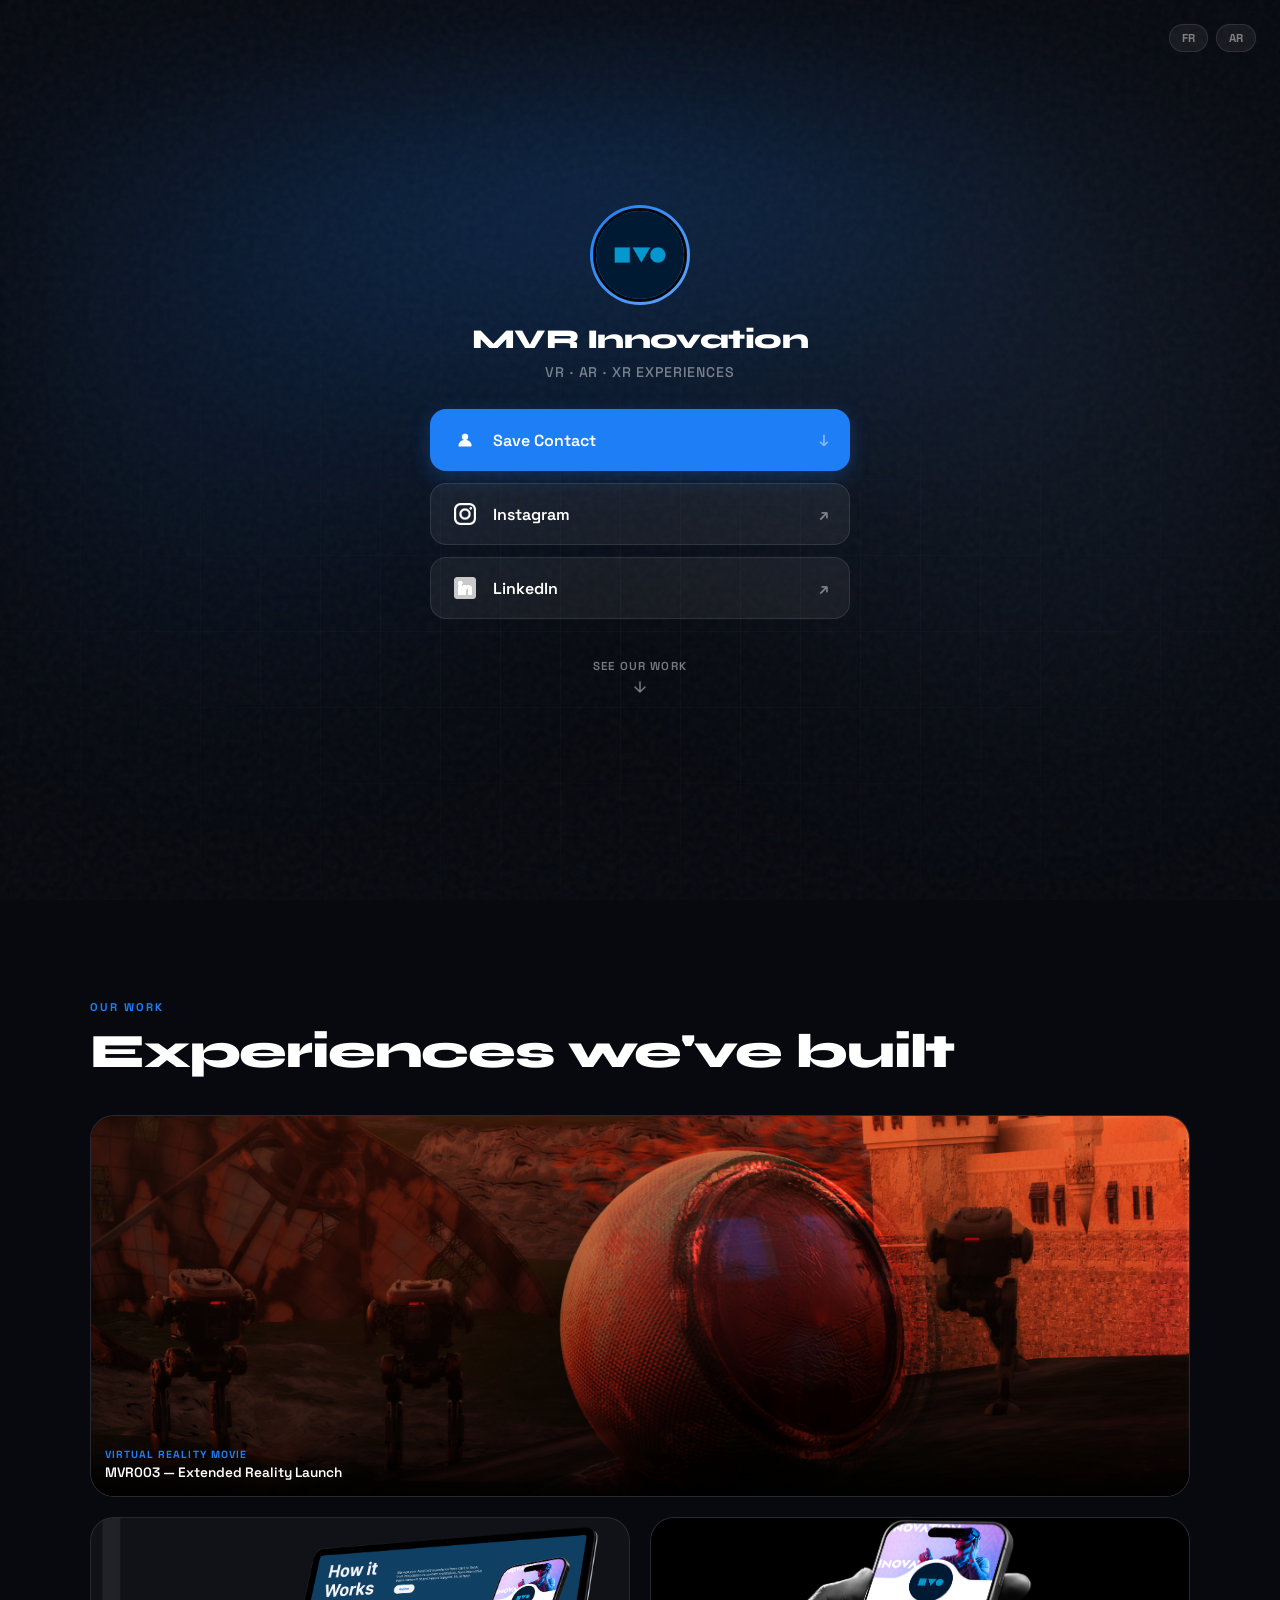
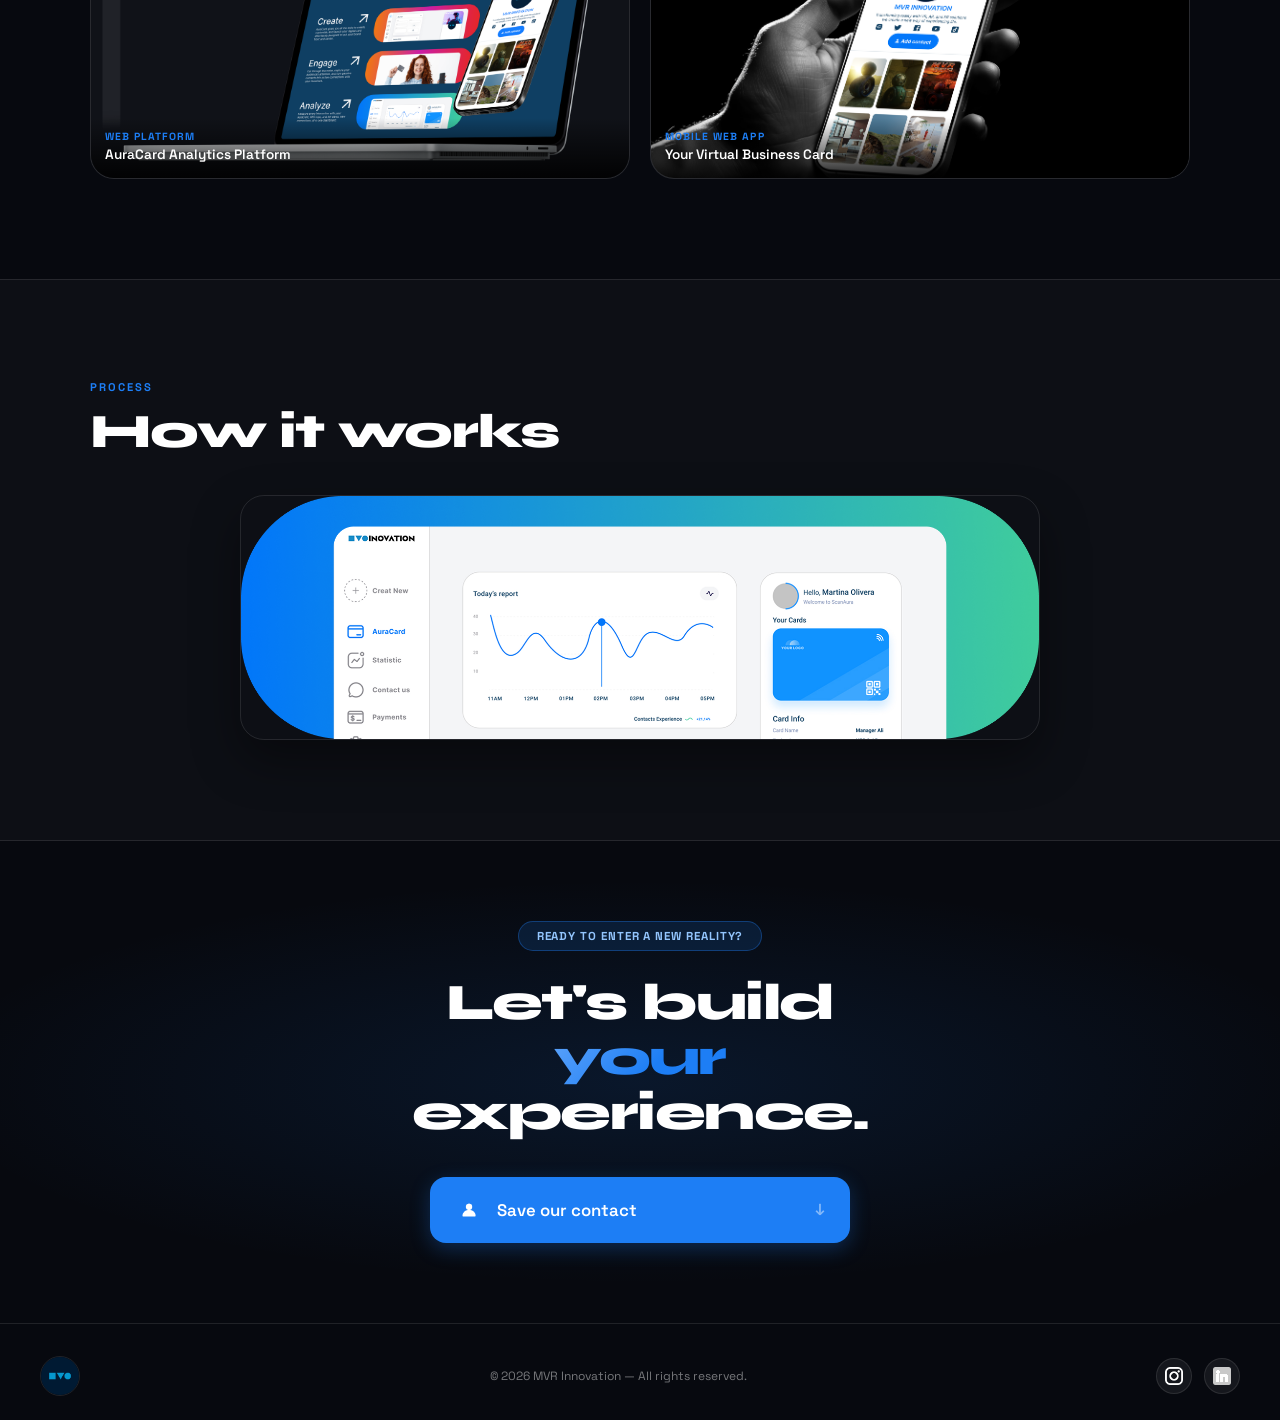
==== commit 90759a47: "Update index.html" ====
--- a/index.html
+++ b/index.html
@@ -104,7 +104,7 @@
         <div class="cta-pill">Ready to enter a new reality?</div>
         <h2 class="cta-headline">Let's build<br><em>your</em> experience.</h2>
         <button class="link-btn link-btn--primary link-btn--large" id="saveContactBtn2">
-            <span class="link-btn__icon"><img src="assite/iconcontact.png" alt=""></span>
+            <span class="link-btn__icon"><img src="iconcontact.png" alt=""></span>
             <span class="link-btn__label">Save our contact</span>
             <span class="link-btn__arrow">&#8595;</span>
         </button>
@@ -117,7 +117,7 @@
     <p class="footer-copy">&#169; 2026 MVR Innovation &mdash; All rights reserved.</p>
     <div class="footer-socials">
         <a href="https://www.instagram.com/mvr.innovation/" target="_blank" rel="noopener">
-            <img src="assite/instagram.png" alt="Instagram">
+            <img src="instagram.png" alt="Instagram">
         </a>
         <a href="https://www.linkedin.com/company/mvr-innovation/" target="_blank" rel="noopener">
             <img src="linkedin.png" alt="LinkedIn">
